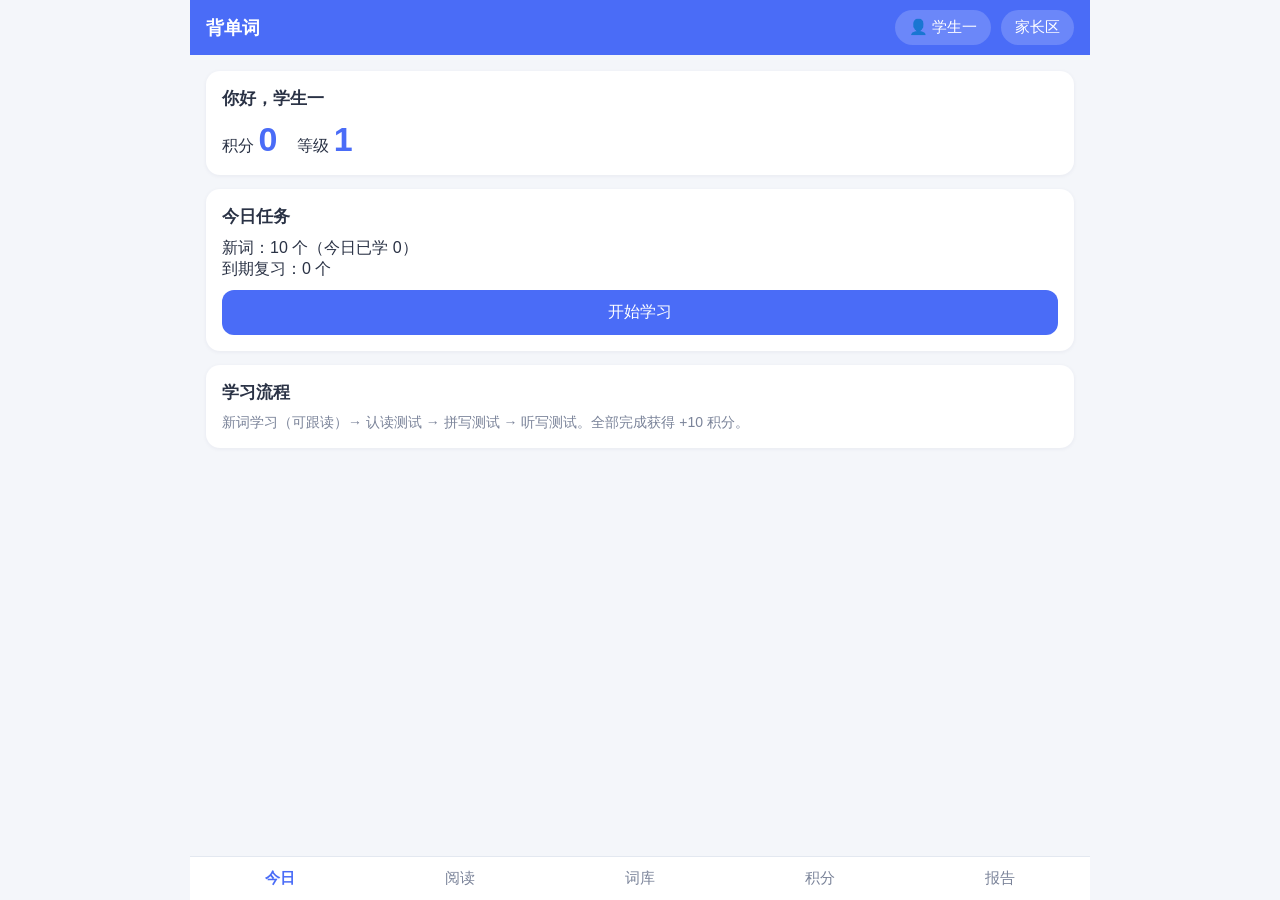
==== index.html @ dccfdf6f "Add files via upload version1,via cc" ====
<!DOCTYPE html>
<html lang="zh-CN">
<head>
<meta charset="UTF-8">
<meta name="viewport" content="width=device-width, initial-scale=1.0, user-scalable=no">
<meta name="theme-color" content="#1e3ca0">
<link rel="manifest" href="manifest.json">
<link rel="icon" type="image/png" sizes="192x192" href="icon-192.png">
<link rel="apple-touch-icon" href="icon-192.png">
<meta name="apple-mobile-web-app-capable" content="yes">
<meta name="apple-mobile-web-app-status-bar-style" content="default">
<title>初中英语背单词</title>
<link rel="stylesheet" href="style.css">
</head>
<body>
<div id="app">
  <!-- 顶部栏：应用名称 / 当前学生 / 家长入口 -->
  <header class="topbar">
    <div class="topbar-title" id="topbar-title">背单词</div>
    <button class="topbar-user" id="btn-switch-user" title="切换学生需要家长密码">👤 <span id="topbar-user-name">学生一</span></button>
    <button class="topbar-parent" id="btn-parent">家长区</button>
  </header>

  <!-- 内容区 -->
  <main id="content" class="content"><!-- 由 app.js 渲染 --></main>

  <!-- 底部导航 -->
  <nav class="bottom-nav" id="bottom-nav">
    <button class="nav-btn active" data-page="today">今日</button>
    <button class="nav-btn" data-page="reading">阅读</button>
    <button class="nav-btn" data-page="library">词库</button>
    <button class="nav-btn" data-page="points">积分</button>
    <button class="nav-btn" data-page="report">报告</button>
  </nav>
</div>

<!-- 弹窗根节点 -->
<div id="modal-root" class="modal-root hidden"></div>

<script src="vendor-xlsx.js"></script>
<script src="vendor-vosk.js" defer></script>
<script src="app.js" defer></script>
</body>
</html>
---- style.css ----
/* 初中英语背单词 - 平板优先样式 */
* { box-sizing: border-box; margin: 0; padding: 0; -webkit-tap-highlight-color: transparent; }

:root {
  --primary: #4a6cf7;
  --primary-dark: #3a55d9;
  --success: #2eb872;
  --danger: #e05555;
  --warning: #e8a13c;
  --bg: #f4f6fa;
  --card: #ffffff;
  --text: #2a3245;
  --text-light: #7a8399;
  --border: #e3e8f0;
  --radius: 14px;
}

html, body { height: 100%; }
body {
  font-family: "PingFang SC", "Microsoft YaHei", "Segoe UI", sans-serif;
  background: var(--bg);
  color: var(--text);
  font-size: 16px;
}

#app { display: flex; flex-direction: column; height: 100vh; max-width: 900px; margin: 0 auto; }

/* 顶部栏 */
.topbar {
  display: flex; align-items: center; gap: 10px;
  padding: 10px 16px; background: var(--primary); color: #fff;
  flex-shrink: 0;
}
.topbar-title { font-size: 18px; font-weight: 700; flex: 1; }
.topbar-user, .topbar-parent {
  background: rgba(255,255,255,.18); color: #fff; border: none;
  border-radius: 20px; padding: 8px 14px; font-size: 15px; cursor: pointer;
}
.topbar-user:active, .topbar-parent:active { background: rgba(255,255,255,.32); }

/* 内容区 */
.content { flex: 1; overflow-y: auto; padding: 16px; }

/* 底部导航 */
.bottom-nav {
  display: flex; flex-shrink: 0; background: var(--card);
  border-top: 1px solid var(--border);
  padding-bottom: env(safe-area-inset-bottom);
}
.nav-btn {
  flex: 1; padding: 12px 4px; border: none; background: none;
  font-size: 15px; color: var(--text-light); cursor: pointer;
}
.nav-btn.active { color: var(--primary); font-weight: 700; }

/* 通用卡片与按钮 */
.card {
  background: var(--card); border-radius: var(--radius);
  padding: 16px; margin-bottom: 14px; box-shadow: 0 1px 4px rgba(30,40,80,.06);
}
.card h3 { font-size: 17px; margin-bottom: 10px; }
.card h4 { font-size: 15px; margin: 10px 0 6px; }

.btn {
  display: inline-block; border: none; border-radius: 12px;
  padding: 12px 22px; font-size: 16px; cursor: pointer;
  background: var(--primary); color: #fff;
}
.btn:active { background: var(--primary-dark); }
.btn.success { background: var(--success); }
.btn.danger { background: var(--danger); }
.btn.ghost { background: #fff; color: var(--primary); border: 1px solid var(--primary); }
.btn.small { padding: 7px 14px; font-size: 14px; border-radius: 9px; }
.btn.block { display: block; width: 100%; }
.btn:disabled { opacity: .5; cursor: not-allowed; }

.muted { color: var(--text-light); font-size: 14px; }
.big-num { font-size: 34px; font-weight: 800; color: var(--primary); }
.row { display: flex; gap: 10px; flex-wrap: wrap; align-items: center; }
.spread { display: flex; justify-content: space-between; align-items: center; gap: 10px; }

/* 进度条 */
.progress { height: 10px; background: var(--border); border-radius: 6px; overflow: hidden; }
.progress > div { height: 100%; background: var(--success); transition: width .25s; }

/* 学习页 */
.word-card { text-align: center; padding: 26px 16px; }
.word-text { font-size: 46px; font-weight: 800; letter-spacing: 1px; }
.word-pos { color: var(--text-light); margin: 4px 0; font-style: italic; }
.word-meaning { font-size: 22px; margin: 8px 0; }
.word-example { color: var(--text-light); font-size: 15px; margin: 10px 0 4px; line-height: 1.6; }
.word-example .hl { color: var(--primary); font-weight: 700; }
.stage-tag { display: inline-block; background: #eef1ff; color: var(--primary); border-radius: 8px; padding: 4px 12px; font-size: 13px; margin-bottom: 12px; }

/* 认读选项 */
.quiz-options { display: grid; grid-template-columns: 1fr 1fr; gap: 10px; margin-top: 14px; }
.quiz-options .btn { background: #fff; color: var(--text); border: 2px solid var(--border); }
.quiz-options .btn.correct { border-color: var(--success); background: #e8f9f0; color: var(--success); }
.quiz-options .btn.wrong { border-color: var(--danger); background: #fdecec; color: var(--danger); }

/* 拼写/听写输入 */
input[type="text"], input[type="password"], input[type="number"], select, textarea {
  width: 100%; padding: 12px; font-size: 17px; border: 2px solid var(--border);
  border-radius: 10px; outline: none; background: #fff; color: var(--text);
}
input:focus, select:focus { border-color: var(--primary); }
.spell-input { text-align: center; font-size: 22px; letter-spacing: 2px; }

/* 跟读区域 */
.followread-box { background: #f8f9fd; border-radius: 10px; padding: 12px; margin-top: 12px; }
.score-badge { font-size: 26px; font-weight: 800; }
.score-good { color: var(--success); }
.score-mid { color: var(--warning); }
.score-bad { color: var(--danger); }

/* 阅读页 */
.article-title { font-size: 20px; font-weight: 700; margin-bottom: 8px; }
.article-body { font-size: 17px; line-height: 1.9; }
.article-body .hl { color: var(--primary); font-weight: 700; text-decoration: underline; }

/* 表格 */
table { width: 100%; border-collapse: collapse; font-size: 14px; }
th, td { padding: 8px 6px; text-align: left; border-bottom: 1px solid var(--border); }
th { color: var(--text-light); font-weight: 600; white-space: nowrap; }
tr.disabled-row { opacity: .45; }

/* 标签 */
.tag { display: inline-block; border-radius: 6px; padding: 2px 8px; font-size: 12px; margin: 0 4px 4px 0; }
.tag.g { background: #eef1ff; color: var(--primary); }
.tag.sel { background: var(--primary); color: #fff; }
.tag.weak { background: #fdecec; color: var(--danger); }
.tag.mastered { background: #e8f9f0; color: var(--success); }

/* 弹窗 */
.modal-root {
  position: fixed; inset: 0; background: rgba(20,25,45,.5);
  display: flex; align-items: center; justify-content: center; z-index: 100; padding: 16px;
}
.modal-root.hidden { display: none; }
.modal {
  background: #fff; border-radius: 16px; padding: 20px;
  width: 100%; max-width: 520px; max-height: 86vh; overflow-y: auto;
}
.modal h3 { margin-bottom: 14px; }
.modal-actions { display: flex; gap: 10px; margin-top: 16px; }
.modal-actions .btn { flex: 1; }

/* 表单行 */
.form-row { margin-bottom: 12px; }
.form-row label { display: block; font-size: 14px; color: var(--text-light); margin-bottom: 4px; }
.check-grid { display: grid; grid-template-columns: repeat(auto-fill, minmax(150px, 1fr)); gap: 8px; }
.check-item {
  display: flex; align-items: center; gap: 8px; padding: 8px 10px;
  border: 2px solid var(--border); border-radius: 10px; cursor: pointer; font-size: 15px;
}
.check-item.on { border-color: var(--primary); background: #eef1ff; }

/* 家长区 */
.parent-tabs { display: flex; gap: 8px; margin-bottom: 14px; flex-wrap: wrap; }
.parent-tabs .btn { background: #eef1ff; color: var(--primary); }
.parent-tabs .btn.active { background: var(--primary); color: #fff; }

/* 词库管理：按学年分组 */
.grade-block { margin-top: 14px; }
.grade-head {
  display: flex; align-items: center; gap: 10px; flex-wrap: wrap;
  padding: 8px 0; border-bottom: 2px solid var(--border);
}
.grade-head b { font-size: 16px; }

/* 音标 */
.word-phon { color: var(--text-light); font-size: 16px; margin-top: 2px; }

/* 列表条目 */
.list-item {
  display: flex; justify-content: space-between; align-items: center; gap: 10px;
  padding: 10px 0; border-bottom: 1px solid var(--border);
}
.list-item:last-child { border-bottom: none; }

/* 报告 */
.stat-grid { display: grid; grid-template-columns: repeat(auto-fit, minmax(130px, 1fr)); gap: 10px; }
.stat-box { background: #f8f9fd; border-radius: 10px; padding: 12px; text-align: center; }
.stat-box .label { font-size: 13px; color: var(--text-light); }
.stat-box .value { font-size: 24px; font-weight: 800; color: var(--primary); margin-top: 2px; }

.err-item { padding: 8px 0; border-bottom: 1px dashed var(--border); font-size: 14px; }
.err-item:last-child { border-bottom: none; }

@media (max-width: 480px) {
  .quiz-options { grid-template-columns: 1fr; }
  .word-text { font-size: 36px; }
}
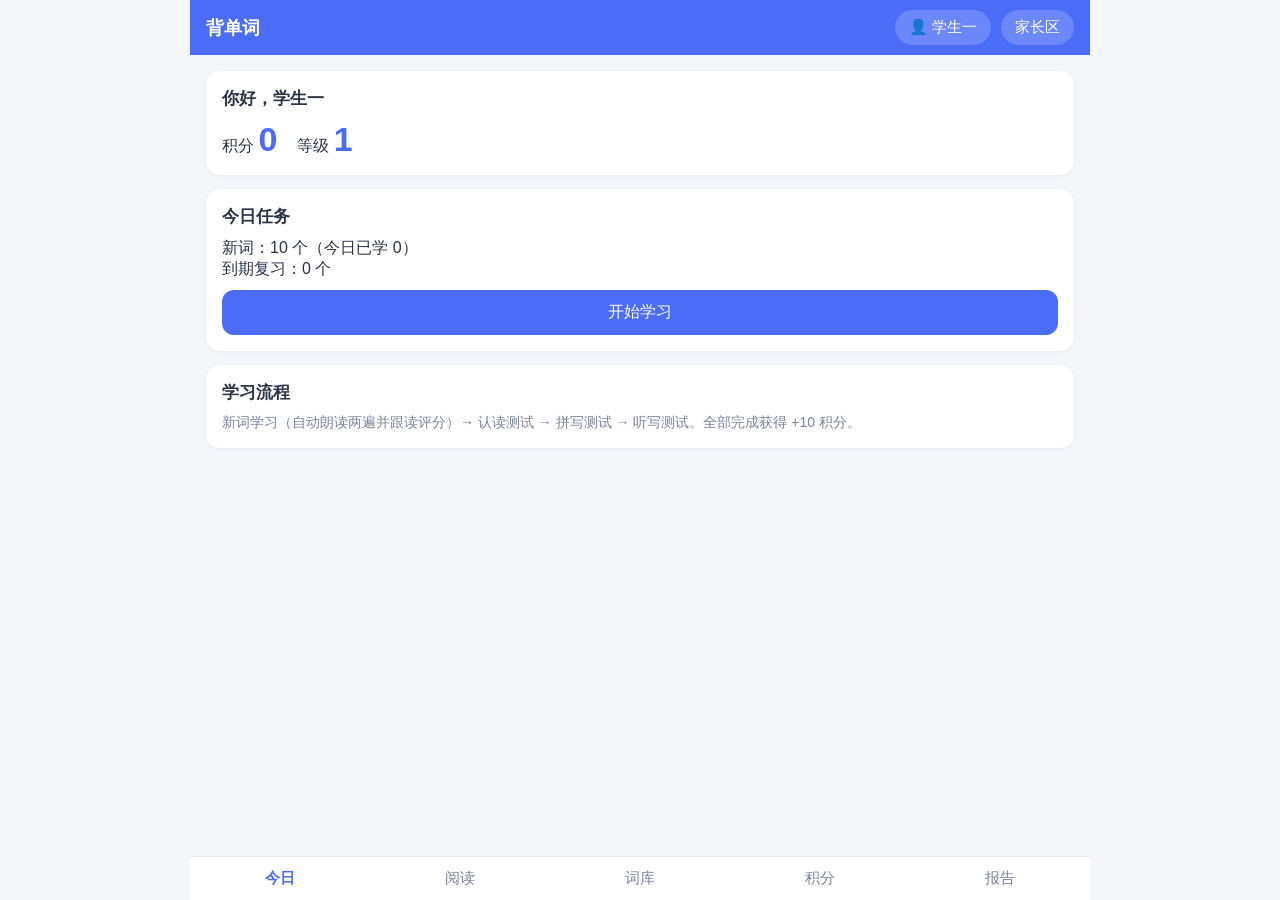
==== commit b66669ca: "v1.2.0：词库整合至 2696 词 + amy 离线音频包（家长区可下载） - 词库：七年级下册按权威版词汇表重整（493 词），总量 2252→2696，LIB_VERSION=3 - 新增 w" ====
--- a/index.html
+++ b/index.html
@@ -39,6 +39,7 @@
 
 <script src="vendor-xlsx.js"></script>
 <script src="vendor-vosk.js" defer></script>
+<script src="wordaudio.js" defer></script>
 <script src="app.js" defer></script>
 </body>
 </html>
--- a/style.css
+++ b/style.css
@@ -113,6 +113,32 @@
 .score-mid { color: var(--warning); }
 .score-bad { color: var(--danger); }
 
+/* 学习卡"下一个"按钮：固定右下角 */
+.next-row { display: flex; justify-content: flex-end; margin-top: 14px; }
+.next-row .btn { min-width: 130px; }
+
+/* 语音状态栏（朗读引擎链提示） */
+.tts-status {
+  margin-top: 10px; padding: 10px 12px; border-radius: 10px;
+  font-size: 13px; line-height: 1.6; background: #fff7e6; color: #8a5b00;
+  border: 1px solid #ffe2b0;
+}
+
+/* 语音诊断面板 */
+.diag-box { background: #f8f9fd; border-radius: 10px; padding: 12px; margin: 10px 0; }
+.diag-row { padding: 5px 0; font-size: 14px; border-bottom: 1px dashed #e3e6f0; }
+.diag-row:last-child { border-bottom: none; }
+
+/* 模型下载进度条 */
+.model-progress { height: 12px; border-radius: 6px; background: #e8ebf5; overflow: hidden; margin: 8px 0 4px; }
+.model-progress > div { height: 100%; background: var(--primary); transition: width .2s; }
+.model-progress.indeterminate > div {
+  width: 35%; animation: indet 1.2s infinite ease-in-out;
+}
+@keyframes indet {
+  0% { margin-left: -35%; } 100% { margin-left: 100%; }
+}
+
 /* 阅读页 */
 .article-title { font-size: 20px; font-weight: 700; margin-bottom: 8px; }
 .article-body { font-size: 17px; line-height: 1.9; }
